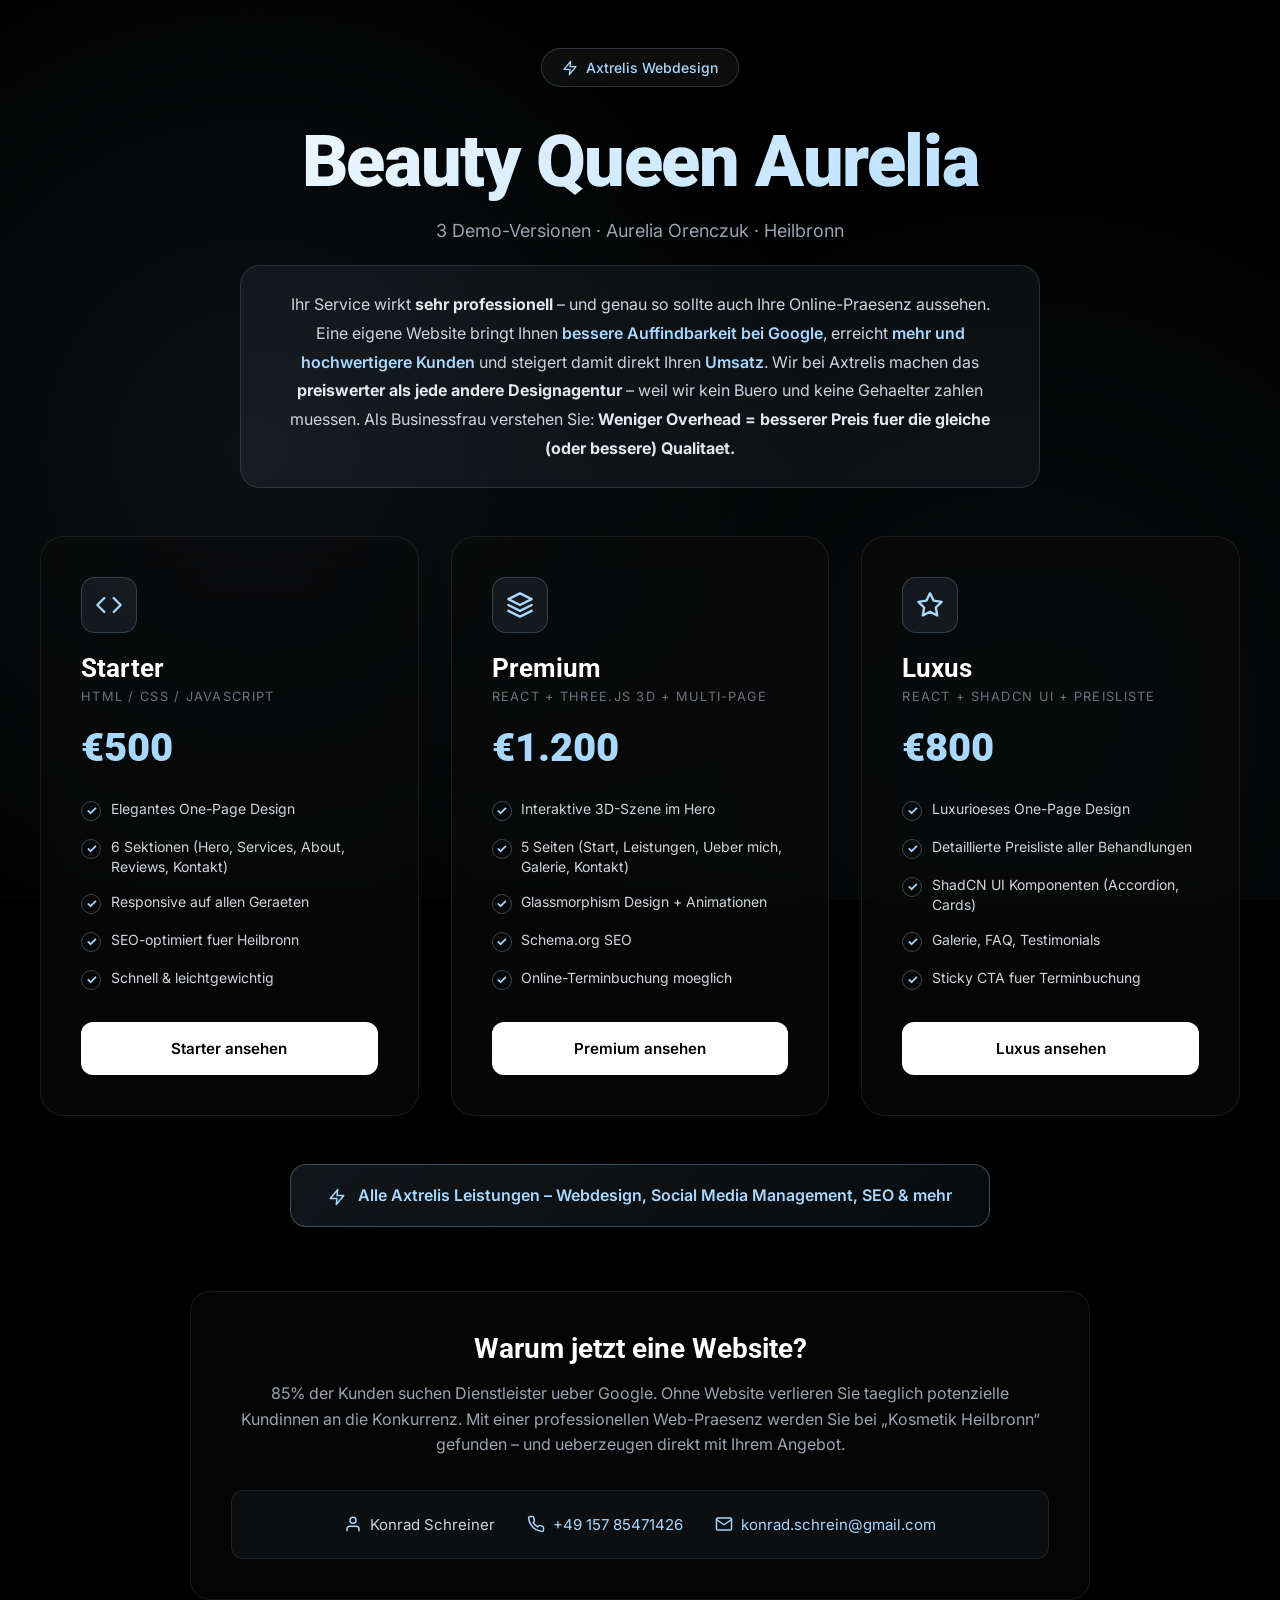
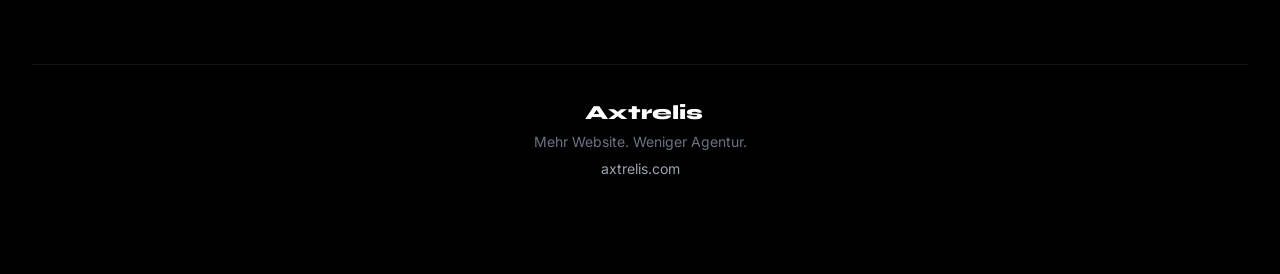
==== index.html @ d5a393ef "Beauty Queen Aurelia Orenczuk – 3 Versionen + Dashboard Dashboard: - 3-Spalten Grid: Starter (500€)," ====
<!DOCTYPE html>
<html lang="de">
<head>
<meta charset="UTF-8">
<meta name="viewport" content="width=device-width, initial-scale=1.0">
<title>Beauty Queen Aurelia Orenczuk - Demo | Axtrelis Webdesign</title>
<link rel="preconnect" href="https://fonts.googleapis.com">
<link rel="preconnect" href="https://fonts.gstatic.com" crossorigin>
<link href="https://fonts.googleapis.com/css2?family=Roboto:wght@300;400;500;700;900&family=Syne:wght@700;800&family=Inter:wght@400;500;600&display=swap" rel="stylesheet">
<style>
*{margin:0;padding:0;box-sizing:border-box}
body{font-family:Inter,sans-serif;background:#000;color:#fff;min-height:100vh;overflow-x:hidden}
body::before{content:"";position:fixed;top:0;left:0;width:100%;height:100%;background:radial-gradient(circle at 20% 50%,rgba(168,216,255,.08) 0%,transparent 50%),radial-gradient(circle at 80% 80%,rgba(168,216,255,.05) 0%,transparent 50%);pointer-events:none;z-index:0}
@keyframes fadeInUp{from{opacity:0;transform:translateY(20px)}to{opacity:1;transform:translateY(0)}}
.container{position:relative;z-index:1;max-width:1400px;margin:0 auto;padding:3rem 2rem}
.axtrelis-badge{display:inline-flex;align-items:center;gap:.5rem;padding:.625rem 1.25rem;background:rgba(255,255,255,.05);border:1px solid rgba(168,216,255,.2);border-radius:100px;font-size:.875rem;font-weight:500;color:#a8d8ff;margin-bottom:2rem;backdrop-filter:blur(10px);transition:all .3s ease;text-decoration:none}
.axtrelis-badge:hover{border-color:#a8d8ff;box-shadow:0 0 20px rgba(168,216,255,.3);transform:translateY(-2px)}
.axtrelis-badge svg{width:16px;height:16px}
header{text-align:center;margin-bottom:3rem}
h1{font-family:Roboto,sans-serif;font-size:clamp(2.5rem,6vw,4.5rem);font-weight:900;margin-bottom:1rem;letter-spacing:-.02em;background:linear-gradient(135deg,#fff 0%,#a8d8ff 100%);-webkit-background-clip:text;-webkit-text-fill-color:transparent;background-clip:text;animation:fadeInUp .8s ease}
.subtitle{font-size:1.125rem;color:#9ca3af;margin-bottom:.75rem;animation:fadeInUp .8s ease .2s backwards}
.pitch{max-width:800px;margin:1.5rem auto 0;padding:1.5rem 2rem;background:rgba(168,216,255,.06);border:1px solid rgba(168,216,255,.15);border-radius:20px;font-size:1rem;line-height:1.8;color:#cbd5e1;animation:fadeInUp .8s ease .4s backwards}
.pitch strong{color:#e2e8f0}
.pitch .highlight{color:#a8d8ff;font-weight:600}
.versions{display:grid;grid-template-columns:repeat(auto-fit,minmax(300px,1fr));max-width:1200px;margin:3rem auto;gap:2rem}
.version-card{background:rgba(10,10,10,.6);border:1px solid rgba(255,255,255,.08);border-radius:24px;padding:2.5rem;backdrop-filter:blur(20px);transition:all .4s ease;animation:fadeInUp .8s ease .6s backwards}
.version-card:nth-child(2){animation-delay:.75s}
.version-card:nth-child(3){animation-delay:.9s}
.version-card:hover{transform:translateY(-8px);border-color:rgba(168,216,255,.3);box-shadow:0 20px 60px rgba(168,216,255,.15)}
.version-icon{width:56px;height:56px;display:flex;align-items:center;justify-content:center;background:rgba(168,216,255,.08);border:1px solid rgba(168,216,255,.2);border-radius:14px;margin-bottom:1.25rem}
.version-card:hover .version-icon{background:rgba(168,216,255,.15);border-color:#a8d8ff;transform:scale(1.1)}
.version-icon svg{width:28px;height:28px;stroke:#a8d8ff}
.version-title{font-family:Roboto,sans-serif;font-size:1.6rem;font-weight:700;margin-bottom:.4rem}
.version-subtitle{font-size:.8rem;color:#6b7280;margin-bottom:1.25rem;text-transform:uppercase;letter-spacing:.1em}
.version-price{font-family:Roboto,sans-serif;font-size:2.5rem;font-weight:900;color:#a8d8ff;margin-bottom:1.25rem}
.features{list-style:none;margin-bottom:1.5rem}
.features li{padding:.5rem 0;color:#d1d5db;display:flex;align-items:start;gap:.6rem;font-size:.875rem;line-height:1.4}
.features li::before{content:"\2713";display:flex;align-items:center;justify-content:center;min-width:18px;height:18px;color:#a8d8ff;font-weight:700;font-size:.8rem;border:1px solid rgba(168,216,255,.3);border-radius:50%;margin-top:2px}
.cta-button{display:block;width:100%;padding:1rem 2rem;background:#fff;color:#000;text-align:center;text-decoration:none;border-radius:12px;font-weight:600;font-size:.95rem;transition:all .3s ease;border:1px solid transparent}
.cta-button:hover{transform:scale(1.02);box-shadow:0 8px 30px rgba(255,255,255,.2);border-color:#a8d8ff}
.services-cta{display:block;width:100%;max-width:700px;margin:2.5rem auto 0;padding:1.25rem 2rem;background:linear-gradient(135deg,rgba(168,216,255,.1) 0%,rgba(168,216,255,.05) 100%);border:1px solid rgba(168,216,255,.3);border-radius:16px;color:#a8d8ff;font-size:1rem;font-weight:600;text-align:center;text-decoration:none;transition:all .3s ease;animation:fadeInUp .8s ease 1s backwards}
.services-cta:hover{border-color:#a8d8ff;background:rgba(168,216,255,.15);box-shadow:0 0 40px rgba(168,216,255,.15);transform:translateY(-3px)}
.services-cta svg{display:inline;vertical-align:middle;width:18px;height:18px;margin-right:.5rem}
.info-section{max-width:900px;margin:4rem auto 3rem;padding:2.5rem;background:rgba(10,10,10,.4);border:1px solid rgba(255,255,255,.08);border-radius:20px;backdrop-filter:blur(20px);text-align:center;animation:fadeInUp 1s ease 1.2s backwards}
.info-section h2{font-family:Roboto,sans-serif;font-size:1.75rem;font-weight:700;margin-bottom:1rem}
.info-section p{color:#9ca3af;line-height:1.6;margin-bottom:2rem}
.contact-info{display:flex;justify-content:center;gap:2rem;flex-wrap:wrap;padding:1.5rem;background:rgba(168,216,255,.05);border:1px solid rgba(168,216,255,.1);border-radius:12px}
.contact-item{display:flex;align-items:center;gap:.5rem;color:#d1d5db;font-size:.9375rem}
.contact-item svg{width:18px;height:18px;color:#a8d8ff}
.contact-item a{color:#a8d8ff;text-decoration:none}
.contact-item a:hover{color:#fff}
footer{text-align:center;margin-top:4rem;padding:2rem 0 3rem;border-top:1px solid rgba(255,255,255,.08)}
.axtrelis-logo{display:inline-flex;align-items:center;gap:.5rem;font-family:Syne,sans-serif;font-size:1.25rem;font-weight:800;color:#fff;margin-bottom:.5rem}
.footer-tagline{font-size:.875rem;color:#6b7280;margin-bottom:.5rem}
.footer-link{font-size:.875rem;color:#9ca3af;text-decoration:none}
.footer-link:hover{color:#a8d8ff}
@media(max-width:768px){.container{padding:2rem 1.5rem}h1{font-size:2.5rem}.versions{grid-template-columns:1fr}.contact-info{flex-direction:column;gap:1rem}}
</style>
</head>
<body>
<div class="container">
    <header>
        <a href="https://axtrelis.com" class="axtrelis-badge" target="_blank" rel="noopener">
            <svg xmlns="http://www.w3.org/2000/svg" viewBox="0 0 24 24" fill="none" stroke="currentColor" stroke-width="2" stroke-linecap="round" stroke-linejoin="round"><polygon points="13 2 3 14 12 14 11 22 21 10 12 10 13 2"></polygon></svg>
            Axtrelis Webdesign
        </a>
        <h1>Beauty Queen Aurelia</h1>
        <p class="subtitle">3 Demo-Versionen &middot; Aurelia Orenczuk &middot; Heilbronn</p>
        <div class="pitch">
            Ihr Service wirkt <strong>sehr professionell</strong> &ndash; und genau so sollte auch Ihre Online-Praesenz aussehen. Eine eigene Website bringt Ihnen <span class="highlight">bessere Auffindbarkeit bei Google</span>, erreicht <span class="highlight">mehr und hochwertigere Kunden</span> und steigert damit direkt Ihren <span class="highlight">Umsatz</span>. Wir bei Axtrelis machen das <strong>preiswerter als jede andere Designagentur</strong> &ndash; weil wir kein Buero und keine Gehaelter zahlen muessen. Als Businessfrau verstehen Sie: <strong>Weniger Overhead = besserer Preis fuer die gleiche (oder bessere) Qualitaet.</strong>
        </div>
    </header>

    <main>
        <div class="versions">
            <!-- V1: Budget -->
            <div class="version-card">
                <div class="version-icon">
                    <svg xmlns="http://www.w3.org/2000/svg" viewBox="0 0 24 24" fill="none" stroke="currentColor" stroke-width="2" stroke-linecap="round" stroke-linejoin="round"><polyline points="16 18 22 12 16 6"></polyline><polyline points="8 6 2 12 8 18"></polyline></svg>
                </div>
                <h2 class="version-title">Starter</h2>
                <p class="version-subtitle">HTML / CSS / JavaScript</p>
                <div class="version-price">&euro;500</div>
                <ul class="features">
                    <li>Elegantes One-Page Design</li>
                    <li>6 Sektionen (Hero, Services, About, Reviews, Kontakt)</li>
                    <li>Responsive auf allen Geraeten</li>
                    <li>SEO-optimiert fuer Heilbronn</li>
                    <li>Schnell &amp; leichtgewichtig</li>
                </ul>
                <a href="./v1/" class="cta-button">Starter ansehen</a>
            </div>

            <!-- V2: Premium Multi-Page -->
            <div class="version-card">
                <div class="version-icon">
                    <svg xmlns="http://www.w3.org/2000/svg" viewBox="0 0 24 24" fill="none" stroke="currentColor" stroke-width="2" stroke-linecap="round" stroke-linejoin="round"><path d="M12 2L2 7l10 5 10-5-10-5zM2 17l10 5 10-5M2 12l10 5 10-5"></path></svg>
                </div>
                <h2 class="version-title">Premium</h2>
                <p class="version-subtitle">React + Three.js 3D + Multi-Page</p>
                <div class="version-price">&euro;1.200</div>
                <ul class="features">
                    <li>Interaktive 3D-Szene im Hero</li>
                    <li>5 Seiten (Start, Leistungen, Ueber mich, Galerie, Kontakt)</li>
                    <li>Glassmorphism Design + Animationen</li>
                    <li>Schema.org SEO</li>
                    <li>Online-Terminbuchung moeglich</li>
                </ul>
                <a href="./v2/" class="cta-button">Premium ansehen</a>
            </div>

            <!-- V3: Luxus One-Page -->
            <div class="version-card">
                <div class="version-icon">
                    <svg xmlns="http://www.w3.org/2000/svg" viewBox="0 0 24 24" fill="none" stroke="currentColor" stroke-width="2" stroke-linecap="round" stroke-linejoin="round"><polygon points="12 2 15.09 8.26 22 9.27 17 14.14 18.18 21.02 12 17.77 5.82 21.02 7 14.14 2 9.27 8.91 8.26 12 2"></polygon></svg>
                </div>
                <h2 class="version-title">Luxus</h2>
                <p class="version-subtitle">React + ShadCN UI + Preisliste</p>
                <div class="version-price">&euro;800</div>
                <ul class="features">
                    <li>Luxurioeses One-Page Design</li>
                    <li>Detaillierte Preisliste aller Behandlungen</li>
                    <li>ShadCN UI Komponenten (Accordion, Cards)</li>
                    <li>Galerie, FAQ, Testimonials</li>
                    <li>Sticky CTA fuer Terminbuchung</li>
                </ul>
                <a href="./v3/" class="cta-button">Luxus ansehen</a>
            </div>
        </div>

        <a href="https://www.axtrelis.com/leistungen" target="_blank" rel="noopener" class="services-cta">
            <svg xmlns="http://www.w3.org/2000/svg" viewBox="0 0 24 24" fill="none" stroke="currentColor" stroke-width="2" stroke-linecap="round" stroke-linejoin="round"><polygon points="13 2 3 14 12 14 11 22 21 10 12 10 13 2"></polygon></svg>
            Alle Axtrelis Leistungen &ndash; Webdesign, Social Media Management, SEO &amp; mehr
        </a>
    </main>

    <section class="info-section">
        <h2>Warum jetzt eine Website?</h2>
        <p>85% der Kunden suchen Dienstleister ueber Google. Ohne Website verlieren Sie taeglich potenzielle Kundinnen an die Konkurrenz. Mit einer professionellen Web-Praesenz werden Sie bei &bdquo;Kosmetik Heilbronn&ldquo; gefunden &ndash; und ueberzeugen direkt mit Ihrem Angebot.</p>
        <div class="contact-info">
            <div class="contact-item">
                <svg xmlns="http://www.w3.org/2000/svg" viewBox="0 0 24 24" fill="none" stroke="currentColor" stroke-width="2" stroke-linecap="round" stroke-linejoin="round"><path d="M20 21v-2a4 4 0 0 0-4-4H8a4 4 0 0 0-4 4v2"></path><circle cx="12" cy="7" r="4"></circle></svg>
                Konrad Schreiner
            </div>
            <div class="contact-item">
                <svg xmlns="http://www.w3.org/2000/svg" viewBox="0 0 24 24" fill="none" stroke="currentColor" stroke-width="2" stroke-linecap="round" stroke-linejoin="round"><path d="M22 16.92v3a2 2 0 0 1-2.18 2 19.79 19.79 0 0 1-8.63-3.07 19.5 19.5 0 0 1-6-6 19.79 19.79 0 0 1-3.07-8.67A2 2 0 0 1 4.11 2h3a2 2 0 0 1 2 1.72 12.84 12.84 0 0 0 .7 2.81 2 2 0 0 1-.45 2.11L8.09 9.91a16 16 0 0 0 6 6l1.27-1.27a2 2 0 0 1 2.11-.45 12.84 12.84 0 0 0 2.81.7A2 2 0 0 1 22 16.92z"></path></svg>
                <a href="tel:+4915785471426">+49 157 85471426</a>
            </div>
            <div class="contact-item">
                <svg xmlns="http://www.w3.org/2000/svg" viewBox="0 0 24 24" fill="none" stroke="currentColor" stroke-width="2" stroke-linecap="round" stroke-linejoin="round"><path d="M4 4h16c1.1 0 2 .9 2 2v12c0 1.1-.9 2-2 2H4c-1.1 0-2-.9-2-2V6c0-1.1.9-2 2-2z"></path><polyline points="22,6 12,13 2,6"></polyline></svg>
                <a href="mailto:konrad.schrein@gmail.com">konrad.schrein@gmail.com</a>
            </div>
        </div>
    </section>

    <footer>
        <div class="axtrelis-logo">
            <svg xmlns="http://www.w3.org/2000/svg" viewBox="0 0 24 24" fill="none" stroke="currentColor" stroke-width="2" stroke-linecap="round" stroke-linejoin="round"><polygon points="13 2 3 14 12 14 11 22 21 10 12 10 13 2"></polygon></svg>
            Axtrelis
        </div>
        <p class="footer-tagline">Mehr Website. Weniger Agentur.</p>
        <a href="https://axtrelis.com" target="_blank" rel="noopener" class="footer-link">axtrelis.com</a>
    </footer>
</div>
</body>
</html>
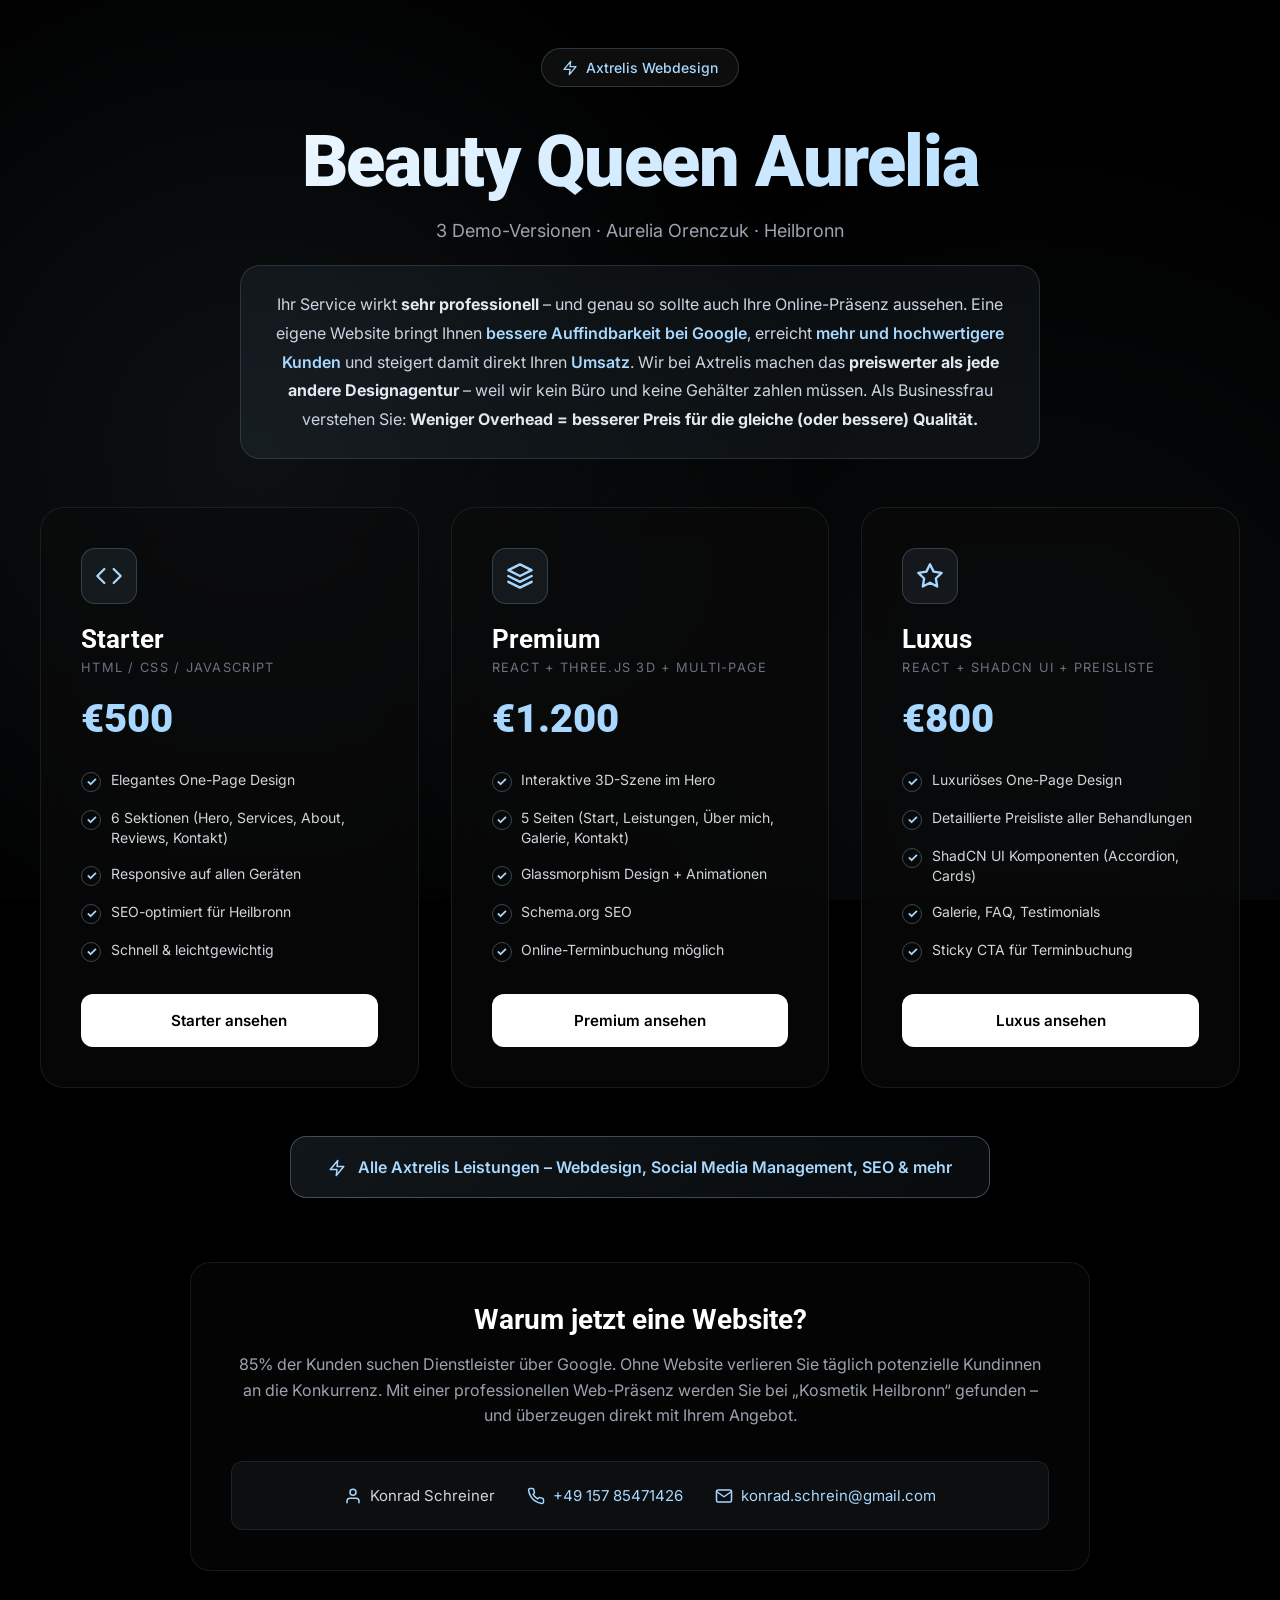
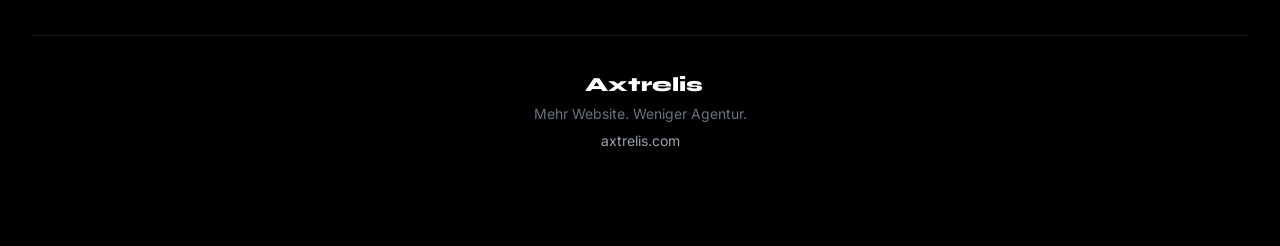
==== commit edd398e7: "Fix: Umlaute im Dashboard (oe->ö, ue->ü, ae->ä) Co-Authored-By: Claude Opus 4.6 (1M context) <norepl" ====
--- a/index.html
+++ b/index.html
@@ -67,7 +67,7 @@
         <h1>Beauty Queen Aurelia</h1>
         <p class="subtitle">3 Demo-Versionen &middot; Aurelia Orenczuk &middot; Heilbronn</p>
         <div class="pitch">
-            Ihr Service wirkt <strong>sehr professionell</strong> &ndash; und genau so sollte auch Ihre Online-Praesenz aussehen. Eine eigene Website bringt Ihnen <span class="highlight">bessere Auffindbarkeit bei Google</span>, erreicht <span class="highlight">mehr und hochwertigere Kunden</span> und steigert damit direkt Ihren <span class="highlight">Umsatz</span>. Wir bei Axtrelis machen das <strong>preiswerter als jede andere Designagentur</strong> &ndash; weil wir kein Buero und keine Gehaelter zahlen muessen. Als Businessfrau verstehen Sie: <strong>Weniger Overhead = besserer Preis fuer die gleiche (oder bessere) Qualitaet.</strong>
+            Ihr Service wirkt <strong>sehr professionell</strong> &ndash; und genau so sollte auch Ihre Online-Präsenz aussehen. Eine eigene Website bringt Ihnen <span class="highlight">bessere Auffindbarkeit bei Google</span>, erreicht <span class="highlight">mehr und hochwertigere Kunden</span> und steigert damit direkt Ihren <span class="highlight">Umsatz</span>. Wir bei Axtrelis machen das <strong>preiswerter als jede andere Designagentur</strong> &ndash; weil wir kein Büro und keine Gehälter zahlen müssen. Als Businessfrau verstehen Sie: <strong>Weniger Overhead = besserer Preis für die gleiche (oder bessere) Qualität.</strong>
         </div>
     </header>
 
@@ -84,8 +84,8 @@
                 <ul class="features">
                     <li>Elegantes One-Page Design</li>
                     <li>6 Sektionen (Hero, Services, About, Reviews, Kontakt)</li>
-                    <li>Responsive auf allen Geraeten</li>
-                    <li>SEO-optimiert fuer Heilbronn</li>
+                    <li>Responsive auf allen Geräten</li>
+                    <li>SEO-optimiert für Heilbronn</li>
                     <li>Schnell &amp; leichtgewichtig</li>
                 </ul>
                 <a href="./v1/" class="cta-button">Starter ansehen</a>
@@ -101,10 +101,10 @@
                 <div class="version-price">&euro;1.200</div>
                 <ul class="features">
                     <li>Interaktive 3D-Szene im Hero</li>
-                    <li>5 Seiten (Start, Leistungen, Ueber mich, Galerie, Kontakt)</li>
+                    <li>5 Seiten (Start, Leistungen, Über mich, Galerie, Kontakt)</li>
                     <li>Glassmorphism Design + Animationen</li>
                     <li>Schema.org SEO</li>
-                    <li>Online-Terminbuchung moeglich</li>
+                    <li>Online-Terminbuchung möglich</li>
                 </ul>
                 <a href="./v2/" class="cta-button">Premium ansehen</a>
             </div>
@@ -118,11 +118,11 @@
                 <p class="version-subtitle">React + ShadCN UI + Preisliste</p>
                 <div class="version-price">&euro;800</div>
                 <ul class="features">
-                    <li>Luxurioeses One-Page Design</li>
+                    <li>Luxuriöses One-Page Design</li>
                     <li>Detaillierte Preisliste aller Behandlungen</li>
                     <li>ShadCN UI Komponenten (Accordion, Cards)</li>
                     <li>Galerie, FAQ, Testimonials</li>
-                    <li>Sticky CTA fuer Terminbuchung</li>
+                    <li>Sticky CTA für Terminbuchung</li>
                 </ul>
                 <a href="./v3/" class="cta-button">Luxus ansehen</a>
             </div>
@@ -136,7 +136,7 @@
 
     <section class="info-section">
         <h2>Warum jetzt eine Website?</h2>
-        <p>85% der Kunden suchen Dienstleister ueber Google. Ohne Website verlieren Sie taeglich potenzielle Kundinnen an die Konkurrenz. Mit einer professionellen Web-Praesenz werden Sie bei &bdquo;Kosmetik Heilbronn&ldquo; gefunden &ndash; und ueberzeugen direkt mit Ihrem Angebot.</p>
+        <p>85% der Kunden suchen Dienstleister über Google. Ohne Website verlieren Sie täglich potenzielle Kundinnen an die Konkurrenz. Mit einer professionellen Web-Präsenz werden Sie bei &bdquo;Kosmetik Heilbronn&ldquo; gefunden &ndash; und überzeugen direkt mit Ihrem Angebot.</p>
         <div class="contact-info">
             <div class="contact-item">
                 <svg xmlns="http://www.w3.org/2000/svg" viewBox="0 0 24 24" fill="none" stroke="currentColor" stroke-width="2" stroke-linecap="round" stroke-linejoin="round"><path d="M20 21v-2a4 4 0 0 0-4-4H8a4 4 0 0 0-4 4v2"></path><circle cx="12" cy="7" r="4"></circle></svg>
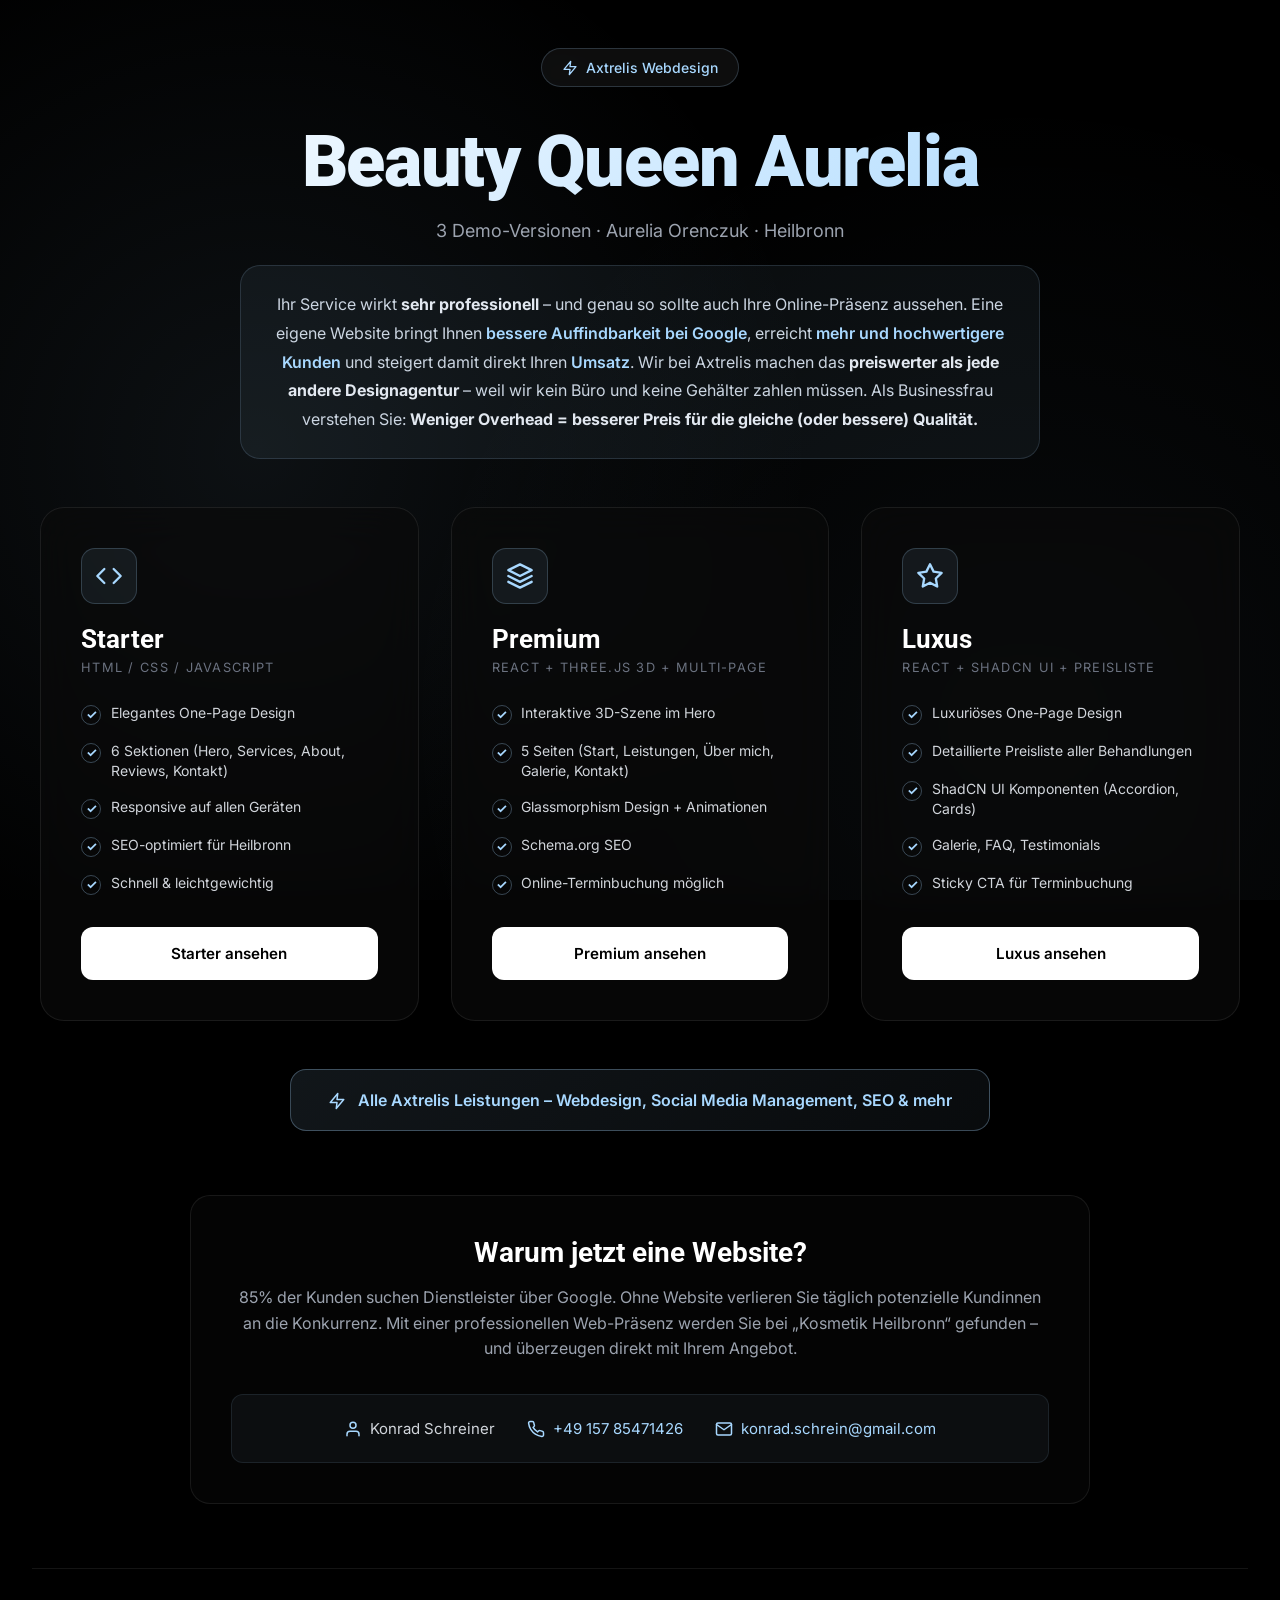
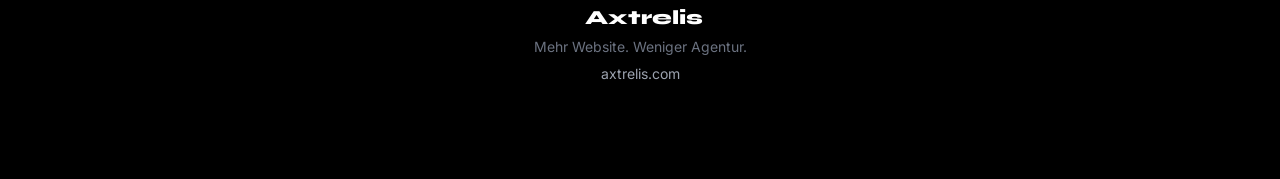
==== commit cfa0145f: "v2: Alle lokalen Bilder durch Unsplash ersetzt + Preise aus Dashboard entfernt - 27 lokale Beautyoas" ====
--- a/index.html
+++ b/index.html
@@ -80,7 +80,7 @@
                 </div>
                 <h2 class="version-title">Starter</h2>
                 <p class="version-subtitle">HTML / CSS / JavaScript</p>
-                <div class="version-price">&euro;500</div>
+                <!-- Preis auf Anfrage -->
                 <ul class="features">
                     <li>Elegantes One-Page Design</li>
                     <li>6 Sektionen (Hero, Services, About, Reviews, Kontakt)</li>
@@ -98,7 +98,7 @@
                 </div>
                 <h2 class="version-title">Premium</h2>
                 <p class="version-subtitle">React + Three.js 3D + Multi-Page</p>
-                <div class="version-price">&euro;1.200</div>
+                <!-- Preis auf Anfrage -->
                 <ul class="features">
                     <li>Interaktive 3D-Szene im Hero</li>
                     <li>5 Seiten (Start, Leistungen, Über mich, Galerie, Kontakt)</li>
@@ -116,7 +116,7 @@
                 </div>
                 <h2 class="version-title">Luxus</h2>
                 <p class="version-subtitle">React + ShadCN UI + Preisliste</p>
-                <div class="version-price">&euro;800</div>
+                <!-- Preis auf Anfrage -->
                 <ul class="features">
                     <li>Luxuriöses One-Page Design</li>
                     <li>Detaillierte Preisliste aller Behandlungen</li>
